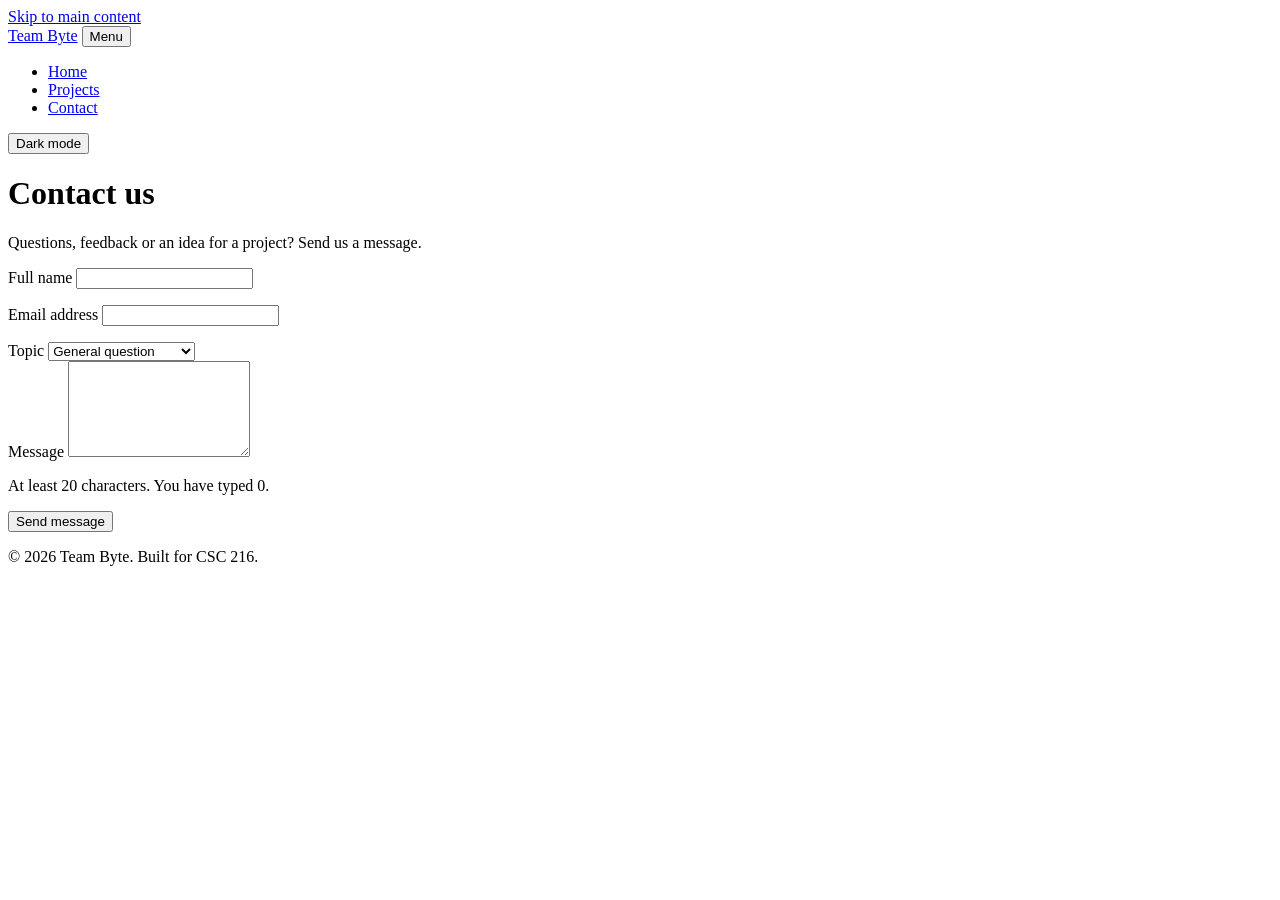
==== contact.html @ 658ac316 "Add projects and contact pages." ====
<!DOCTYPE html>
<html lang="en">
<head>
  <meta charset="UTF-8">
  <meta name="viewport" content="width=device-width, initial-scale=1.0">
  <meta name="description" content="Send a message to Team Byte.">
  <title>Contact | Team Byte</title>
  <link rel="stylesheet" href="css/styles.css">
  <script src="js/script.js" defer></script>
</head>
<body>
  <a class="skip-link" href="#main">Skip to main content</a>

  <header class="site-header">
    <div class="container header-inner">
      <a class="logo" href="index.html">Team Byte</a>
      <button class="nav-toggle" type="button" aria-expanded="false" aria-controls="site-nav">Menu</button>
      <nav id="site-nav" class="site-nav" aria-label="Main">
        <ul>
          <li><a href="index.html">Home</a></li>
          <li><a href="projects.html">Projects</a></li>
          <li><a href="contact.html" aria-current="page">Contact</a></li>
        </ul>
      </nav>
      <button class="theme-toggle" type="button" aria-pressed="false">Dark mode</button>
    </div>
  </header>

  <main id="main" class="container">
    <header class="page-header">
      <h1>Contact us</h1>
      <p class="lead">Questions, feedback or an idea for a project? Send us a message.</p>
    </header>

    <form id="contact-form" class="contact-form" novalidate>
      <div class="field">
        <label for="name">Full name</label>
        <input type="text" id="name" name="name" autocomplete="name" required aria-describedby="name-error">
        <p class="error" id="name-error"></p>
      </div>

      <div class="field">
        <label for="email">Email address</label>
        <input type="email" id="email" name="email" autocomplete="email" required aria-describedby="email-error">
        <p class="error" id="email-error"></p>
      </div>

      <div class="field">
        <label for="topic">Topic</label>
        <select id="topic" name="topic">
          <option value="general">General question</option>
          <option value="collaboration">Collaboration</option>
          <option value="feedback">Feedback on our site</option>
        </select>
      </div>

      <div class="field">
        <label for="message">Message</label>
        <textarea id="message" name="message" rows="6" required minlength="20" aria-describedby="message-hint message-error"></textarea>
        <p class="hint" id="message-hint">At least 20 characters. You have typed <span id="char-count">0</span>.</p>
        <p class="error" id="message-error"></p>
      </div>

      <button class="button" type="submit">Send message</button>
      <p id="form-status" class="form-status" role="status"></p>
    </form>
  </main>

  <footer class="site-footer">
    <div class="container">
      <p>© <span id="year">2026</span> Team Byte. Built for CSC 216.</p>
    </div>
  </footer>
</body>
</html>
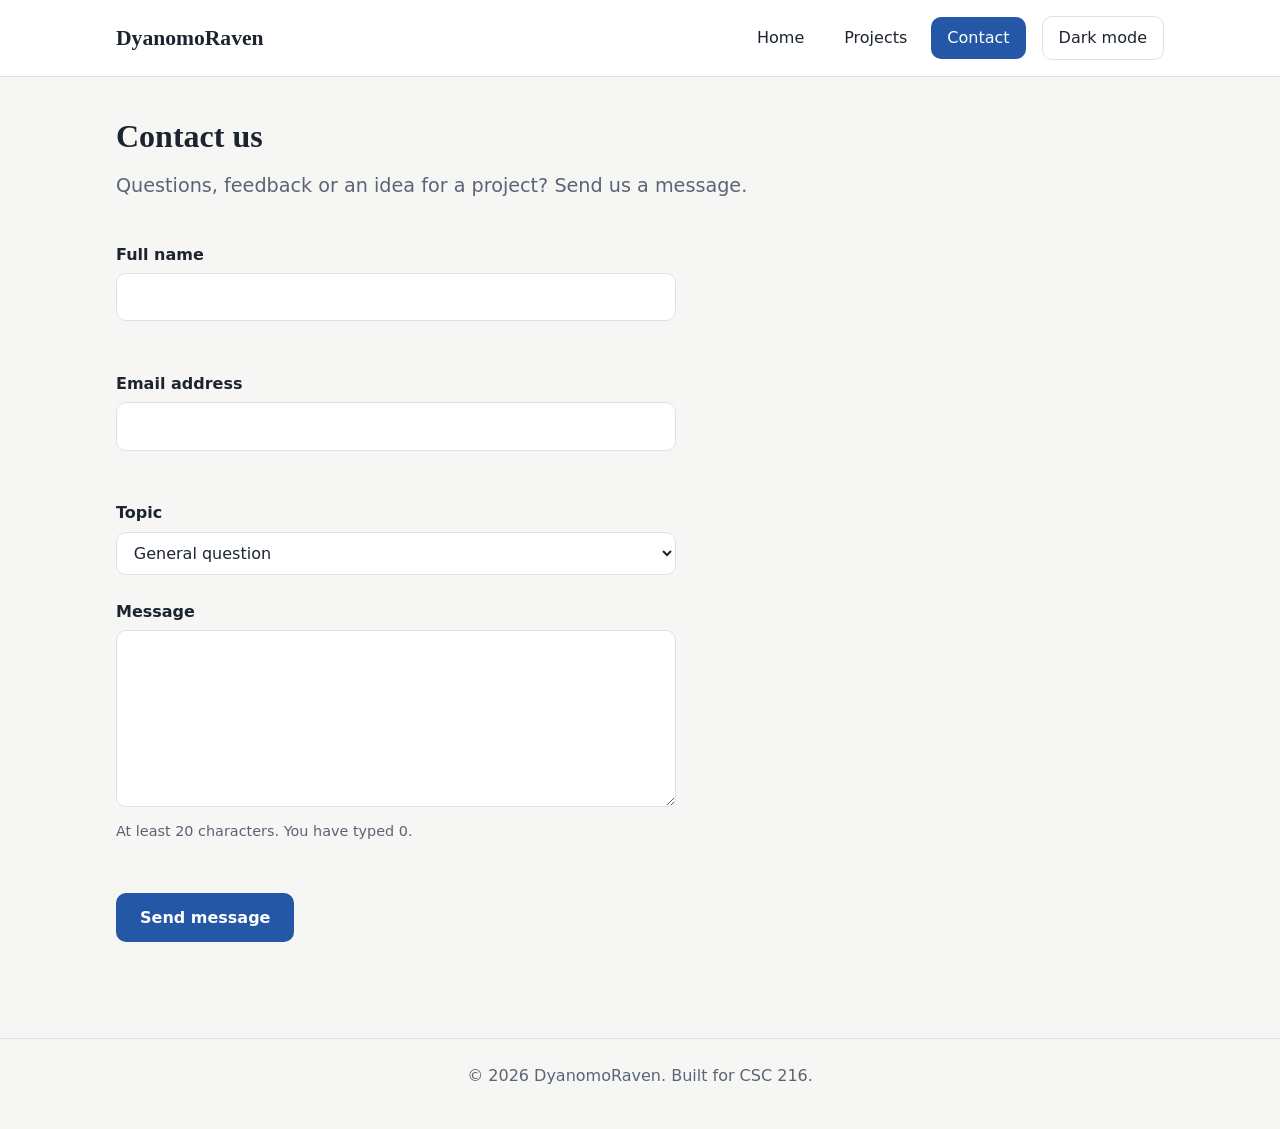
==== commit 862f97c5: "final commit" ====
--- a/contact.html
+++ b/contact.html
@@ -3,8 +3,8 @@
 <head>
   <meta charset="UTF-8">
   <meta name="viewport" content="width=device-width, initial-scale=1.0">
-  <meta name="description" content="Send a message to Team Byte.">
-  <title>Contact | Team Byte</title>
+  <meta name="description" content="Send a message to DyanomoRaven.">
+  <title>Contact | DyanomoRaven</title>
   <link rel="stylesheet" href="css/styles.css">
   <script src="js/script.js" defer></script>
 </head>
@@ -13,7 +13,7 @@
 
   <header class="site-header">
     <div class="container header-inner">
-      <a class="logo" href="index.html">Team Byte</a>
+      <a class="logo" href="index.html">DyanomoRaven</a>
       <button class="nav-toggle" type="button" aria-expanded="false" aria-controls="site-nav">Menu</button>
       <nav id="site-nav" class="site-nav" aria-label="Main">
         <ul>
@@ -68,7 +68,7 @@
 
   <footer class="site-footer">
     <div class="container">
-      <p>© <span id="year">2026</span> Team Byte. Built for CSC 216.</p>
+      <p>© <span id="year">2026</span> DyanomoRaven. Built for CSC 216.</p>
     </div>
   </footer>
 </body>
--- a/css/styles.css
+++ b/css/styles.css
@@ -0,0 +1,443 @@
+/* =====================================================
+   Team website stylesheet (CSC 216, Lab 2)
+   One file styles every page on the site.
+   ===================================================== */
+
+/* ---------- 1. Design tokens ---------- */
+:root {
+  --color-bg: #f6f7f4;
+  --color-surface: #ffffff;
+  --color-text: #1c2430;
+  --color-muted: #5a6474;
+  --color-primary: #2457A6;
+  --color-primary-dark: #174078;
+  --color-on-primary: #ffffff;
+  --color-border: #dde1e6;
+  --color-error: #b3261e;
+  --color-success: #1e7b3a;
+
+  --font-body: system-ui, -apple-system, "Segoe UI", Roboto, Arial, sans-serif;
+  --font-heading: Georgia, "Times New Roman", serif;
+
+  --space-1: 0.5rem;
+  --space-2: 1rem;
+  --space-3: 1.5rem;
+  --space-4: 2.5rem;
+  --space-5: 4rem;
+
+  --radius: 10px;
+  --max-width: 1080px;
+}
+
+body.dark {
+  --color-bg: #11161d;
+  --color-surface: #1a212b;
+  --color-text: #e7ebf0;
+  --color-muted: #a2abb9;
+  --color-primary: #65D6C5;
+  --color-primary-dark: #45B7A7;
+  --color-on-primary: #0b1f1f;
+  --color-border: #2b3340;
+  --color-error: #ff8a80;
+  --color-success: #7ddc97;
+  color-scheme: dark;
+}
+
+
+/* ---------- 2. Base and reset ---------- */
+*,
+*::before,
+*::after {
+  box-sizing: border-box;
+}
+
+body {
+  margin: 0;
+  font-family: var(--font-body);
+  font-size: 1rem;
+  line-height: 1.6;
+  color: var(--color-text);
+  background-color: var(--color-bg);
+  transition: background-color 0.3s ease, color 0.3s ease;
+}
+
+h1,
+h2,
+h3 {
+  font-family: var(--font-heading);
+  line-height: 1.2;
+  margin: 0 0 var(--space-2);
+}
+
+p {
+  margin: 0 0 var(--space-2);
+}
+
+a {
+  color: var(--color-primary);
+}
+
+a:hover {
+  color: var(--color-primary-dark);
+}
+
+img {
+  max-width: 100%;
+  display: block;
+}
+
+:focus-visible {
+  outline: 3px solid var(--color-primary);
+  outline-offset: 3px;
+}
+
+
+/* ---------- 3. Layout helpers ---------- */
+.container {
+  width: 100%;
+  max-width: var(--max-width);
+  margin-inline: auto;
+  padding-inline: var(--space-2);
+}
+
+.section {
+  padding-block: var(--space-4);
+}
+
+.skip-link {
+  position: absolute;
+  top: -4rem;
+  left: var(--space-2);
+  z-index: 100;
+  padding: var(--space-1) var(--space-2);
+  border-radius: var(--radius);
+  background-color: var(--color-primary);
+  color: var(--color-on-primary);
+}
+
+.skip-link:focus {
+  top: var(--space-2);
+}
+
+
+/* ---------- 4. Header and navigation ---------- */
+.site-header {
+  position: sticky;
+  top: 0;
+  z-index: 10;
+  background-color: var(--color-surface);
+  border-bottom: 1px solid var(--color-border);
+}
+
+.header-inner {
+  display: flex;
+  flex-wrap: wrap;
+  align-items: center;
+  gap: var(--space-2);
+  padding-block: var(--space-2);
+}
+
+.logo {
+  margin-right: auto;
+  font-family: var(--font-heading);
+  font-size: 1.35rem;
+  font-weight: 700;
+  color: var(--color-text);
+  text-decoration: none;
+}
+
+.site-nav ul {
+  display: flex;
+  gap: var(--space-1);
+  margin: 0;
+  padding: 0;
+  list-style: none;
+}
+
+.site-nav a {
+  display: block;
+  padding: var(--space-1) var(--space-2);
+  border-radius: var(--radius);
+  color: var(--color-text);
+  font-weight: 500;
+  text-decoration: none;
+}
+
+.site-nav a:hover {
+  background-color: var(--color-bg);
+}
+
+.site-nav a[aria-current="page"] {
+  background-color: var(--color-primary);
+  color: var(--color-on-primary);
+}
+
+.nav-toggle,
+.theme-toggle {
+  padding: var(--space-1) var(--space-2);
+  border: 1px solid var(--color-border);
+  border-radius: var(--radius);
+  background-color: transparent;
+  color: var(--color-text);
+  font: inherit;
+  cursor: pointer;
+}
+
+.theme-toggle[aria-pressed="true"] {
+  border-color: var(--color-primary);
+  color: var(--color-primary);
+}
+
+.nav-toggle {
+  display: none;
+}
+
+
+/* ---------- 5. Buttons and hero ---------- */
+.button {
+  display: inline-block;
+  padding: 0.75rem 1.5rem;
+  border: none;
+  border-radius: var(--radius);
+  background-color: var(--color-primary);
+  color: var(--color-on-primary);
+  font: inherit;
+  font-weight: 600;
+  text-decoration: none;
+  cursor: pointer;
+  transition: background-color 0.2s ease, transform 0.2s ease;
+}
+
+.button:hover {
+  background-color: var(--color-primary-dark);
+  color: var(--color-on-primary);
+  transform: translateY(-2px);
+}
+
+.hero {
+  padding-block: var(--space-5);
+  background: linear-gradient(135deg, var(--color-surface), var(--color-bg));
+  border-bottom: 1px solid var(--color-border);
+}
+
+.hero h1 {
+  max-width: 18ch;
+  font-size: clamp(2rem, 5vw, 3.25rem);
+}
+
+.eyebrow {
+  margin-bottom: var(--space-1);
+  color: var(--color-primary);
+  font-size: 0.8rem;
+  font-weight: 700;
+  letter-spacing: 0.12em;
+  text-transform: uppercase;
+}
+
+.lead {
+  max-width: 55ch;
+  margin-bottom: var(--space-3);
+  color: var(--color-muted);
+  font-size: 1.2rem;
+}
+
+.page-header {
+  padding-block: var(--space-4) var(--space-2);
+}
+
+
+/* ---------- 6. Cards and grids ---------- */
+.team-grid,
+.project-grid {
+  display: grid;
+  grid-template-columns: repeat(auto-fit, minmax(260px, 1fr));
+  gap: var(--space-3);
+}
+
+.card {
+  padding: var(--space-3);
+  border: 1px solid var(--color-border);
+  border-radius: var(--radius);
+  background-color: var(--color-surface);
+}
+
+.avatar {
+  display: grid;
+  place-items: center;
+  width: 64px;
+  height: 64px;
+  margin-bottom: var(--space-2);
+  border-radius: 50%;
+  background-color: var(--color-primary);
+  color: var(--color-on-primary);
+  font-size: 1.25rem;
+  font-weight: 700;
+}
+
+.role {
+  color: var(--color-primary);
+  font-weight: 600;
+}
+
+.skill-list {
+  padding-left: 1.25rem;
+}
+
+.skill-list li {
+  margin-bottom: var(--space-1);
+}
+
+
+/* ---------- 7. Projects page ---------- */
+.filters {
+  display: flex;
+  flex-wrap: wrap;
+  gap: var(--space-1);
+  margin-bottom: var(--space-2);
+}
+
+.filter-btn {
+  padding: 0.4rem 1rem;
+  border: 1px solid var(--color-border);
+  border-radius: 999px;
+  background-color: var(--color-surface);
+  color: var(--color-text);
+  font: inherit;
+  cursor: pointer;
+}
+
+.filter-btn[aria-pressed="true"] {
+  border-color: var(--color-primary);
+  background-color: var(--color-primary);
+  color: var(--color-on-primary);
+}
+
+.project-count {
+  color: var(--color-muted);
+}
+
+.tag {
+  display: inline-block;
+  margin-bottom: var(--space-1);
+  color: var(--color-primary);
+  font-size: 0.75rem;
+  font-weight: 700;
+  letter-spacing: 0.06em;
+  text-transform: uppercase;
+}
+
+/* ---------- 8. Contact form ---------- */
+.contact-form {
+  max-width: 560px;
+  padding-bottom: var(--space-4);
+}
+
+.field {
+  margin-bottom: var(--space-3);
+}
+
+label {
+  display: block;
+  margin-bottom: 0.35rem;
+  font-weight: 600;
+}
+
+input,
+select,
+textarea {
+  width: 100%;
+  padding: 0.65rem 0.8rem;
+  border: 1px solid var(--color-border);
+  border-radius: var(--radius);
+  background-color: var(--color-surface);
+  color: var(--color-text);
+  font: inherit;
+}
+
+input:focus,
+select:focus,
+textarea:focus {
+  border-color: var(--color-primary);
+}
+
+input[aria-invalid="true"],
+textarea[aria-invalid="true"] {
+  border-color: var(--color-error);
+}
+
+.hint,
+.error {
+  margin: 0.35rem 0 0;
+  font-size: 0.9rem;
+}
+
+.hint {
+  color: var(--color-muted);
+}
+
+.error {
+  min-height: 1.4em;
+  color: var(--color-error);
+}
+
+.form-status {
+  margin-top: var(--space-2);
+  color: var(--color-success);
+  font-weight: 600;
+}
+
+
+/* ---------- 9. Footer ---------- */
+.site-footer {
+  margin-top: var(--space-4);
+  padding-block: var(--space-3);
+  border-top: 1px solid var(--color-border);
+  color: var(--color-muted);
+  text-align: center;
+}
+
+/* ---------- 10. Small screens ---------- */
+@media (max-width: 700px) {
+  .nav-toggle {
+    display: inline-block;
+  }
+
+  .site-nav {
+    display: none;
+    order: 3;
+    width: 100%;
+  }
+
+  .site-nav.open {
+    display: block;
+  }
+
+  .site-nav ul {
+    flex-direction: column;
+  }
+
+  .section {
+    padding-block: var(--space-3);
+  }
+}
+
+/* ---------- 11. Respect reduced-motion preferences ---------- */
+@media (prefers-reduced-motion: reduce) {
+  *,
+  *::before,
+  *::after {
+    transition: none !important;
+  }
+}
+
+
+/* Team profile pictures */
+.card img {
+  width: 120px;
+  height: 120px;
+  object-fit: cover;
+  border-radius: 50%;
+  display: block;
+  margin: 0 auto 16px;
+  border: 3px solid var(--color-primary);
+}
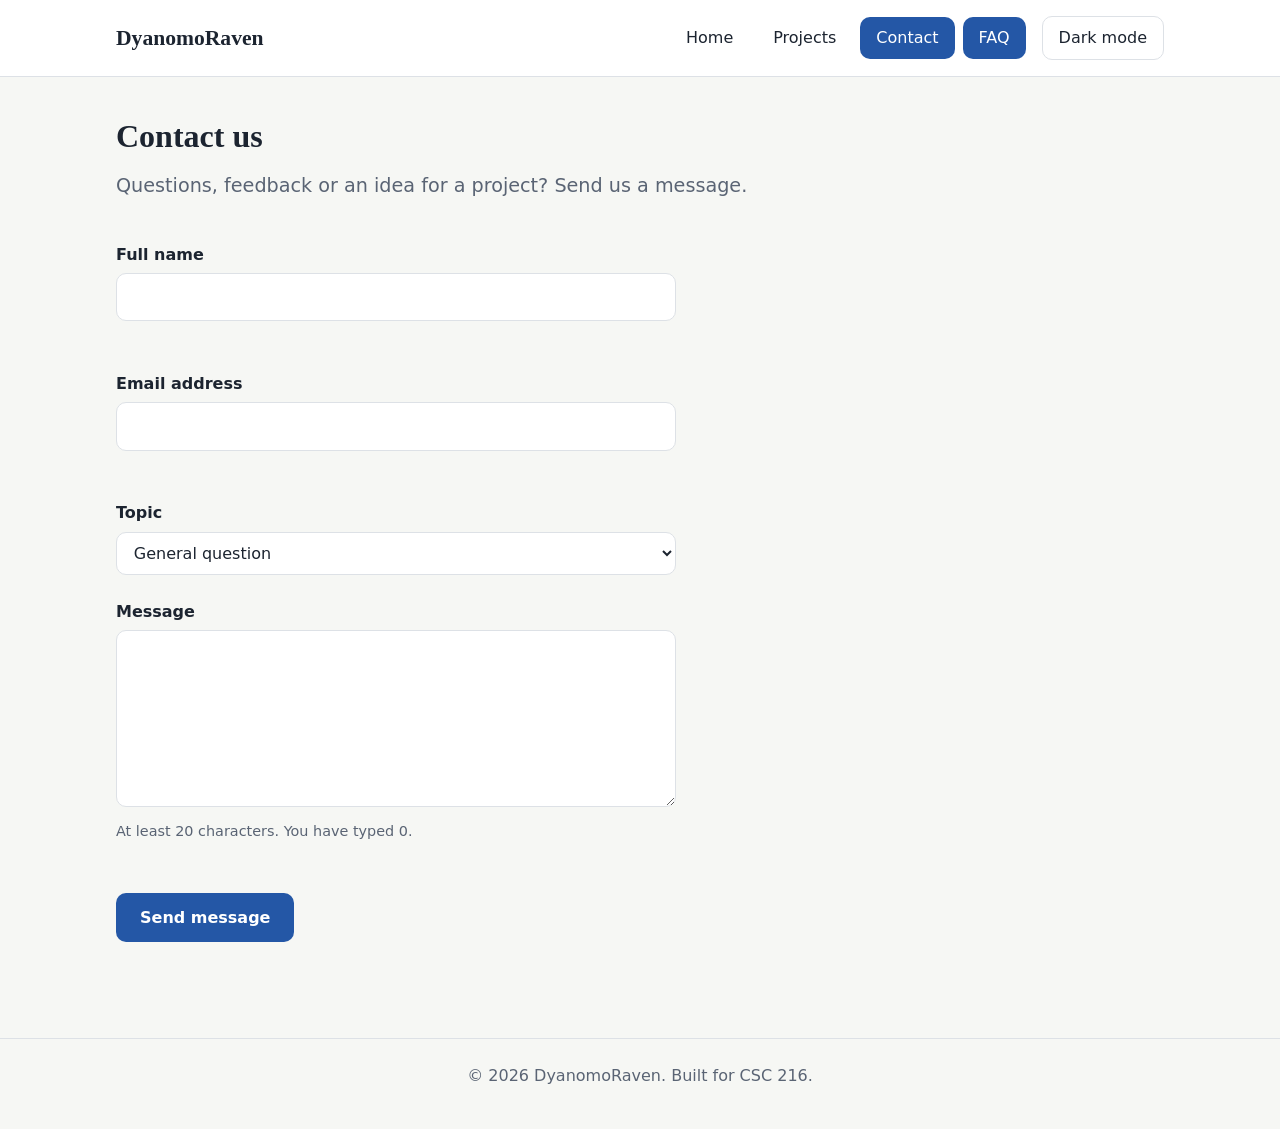
==== commit bcf9d225: "done" ====
--- a/contact.html
+++ b/contact.html
@@ -20,6 +20,7 @@
           <li><a href="index.html">Home</a></li>
           <li><a href="projects.html">Projects</a></li>
           <li><a href="contact.html" aria-current="page">Contact</a></li>
+          <li><a href="faq.html" aria-current="page">FAQ</a></li>
         </ul>
       </nav>
       <button class="theme-toggle" type="button" aria-pressed="false">Dark mode</button>
--- a/css/styles.css
+++ b/css/styles.css
@@ -440,4 +440,11 @@
   display: block;
   margin: 0 auto 16px;
   border: 3px solid var(--color-primary);
+  
+  
+}
+
+.card img:hover{
+  scale: 1.5;
+  transition: ease-in-out 0.3s;
 }
